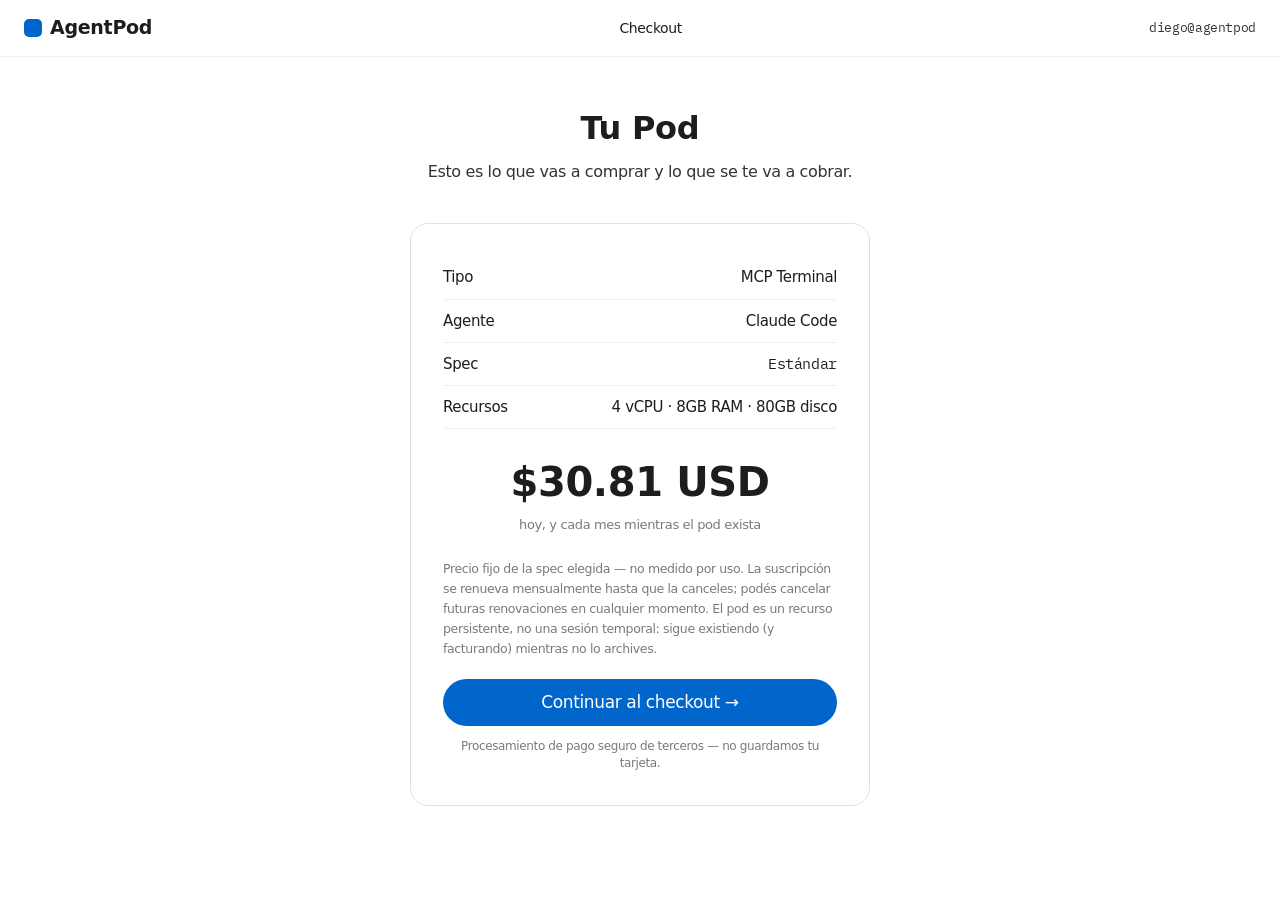
==== checkout.html @ 215bb1a4 "Implementar plan de mejoras del demo (revisión externa verificada contra la spec) - Corrige precios/" ====
<!DOCTYPE html>
<html lang="es">
<head>
<meta charset="UTF-8">
<meta name="viewport" content="width=device-width, initial-scale=1.0">
<title>Checkout — AgentPod</title>
<link rel="preconnect" href="https://fonts.googleapis.com">
<link rel="preconnect" href="https://fonts.gstatic.com" crossorigin>
<link href="https://fonts.googleapis.com/css2?family=IBM+Plex+Mono:wght@400;500&display=swap" rel="stylesheet">
<link rel="stylesheet" href="styles.css">
</head>
<body>

<nav>
  <div class="container">
    <a href="index.html" class="logo" style="text-decoration:none; color:inherit;"><span class="logo-mark"></span>AgentPod</a>
    <div class="nav-links"><span style="color:var(--ink);">Checkout</span></div>
    <div class="mono" style="font-size:13px; color:var(--muted-light);">diego@agentpod</div>
  </div>
</nav>

<div class="container page-main">
  <div class="page-header" style="text-align:center;">
    <h1>Tu Pod</h1>
    <p>Esto es lo que vas a comprar y lo que se te va a cobrar.</p>
  </div>

  <div class="checkout-card">
    <div class="checkout-line"><span>Tipo</span><span>MCP Terminal</span></div>
    <div class="checkout-line"><span>Agente</span><span>Claude Code</span></div>
    <div class="checkout-line"><span>Spec</span><span class="mono" id="co-spec">Estándar</span></div>
    <div class="checkout-line"><span>Recursos</span><span id="co-detail">4 vCPU · 8GB RAM · 80GB disco</span></div>

    <div class="checkout-total">
      <div class="amount">$<span id="co-price">30.81</span> USD</div>
      <div class="cadence">hoy, y cada mes mientras el pod exista</div>
    </div>

    <p class="checkout-fine">
      Precio fijo de la spec elegida — no medido por uso. La suscripción se renueva mensualmente hasta que la canceles; podés cancelar futuras renovaciones en cualquier momento. El pod es un recurso persistente, no una sesión temporal: sigue existiendo (y facturando) mientras no lo archives.
    </p>

    <a href="provisioning.html" class="btn btn-primary" style="width:100%; justify-content:center;">Continuar al checkout →</a>
    <p style="text-align:center; font-size:12px; color:var(--disabled); margin-top:12px;">Procesamiento de pago seguro de terceros — no guardamos tu tarjeta.</p>
  </div>
</div>

<script>
  const params = new URLSearchParams(location.search);
  const price = params.get('price'), spec = params.get('spec'), detail = params.get('detail');
  if (price) document.getElementById('co-price').textContent = price;
  if (spec) document.getElementById('co-spec').textContent = spec;
  if (detail) document.getElementById('co-detail').textContent = detail;
</script>
</body>
</html>
---- styles.css ----
:root {
  --blue: #0066cc;
  --blue-focus: #0071e3;
  --white: #ffffff;
  --parchment: #f5f5f7;
  --pearl: #fafafc;
  --tile-dark-1: #272729;
  --tile-dark-2: #2a2a2c;
  --ink: #1d1d1f;
  --white-text: #ffffff;
  --muted-dark: #cccccc;
  --muted-light: #333333;
  --disabled: #7a7a7a;
  --divider: #f0f0f0;
  --hairline: #e0e0e0;
}

* { margin: 0; padding: 0; box-sizing: border-box; }

body {
  font-family: -apple-system, BlinkMacSystemFont, "SF Pro Text", "Inter", system-ui, sans-serif;
  font-size: 17px;
  line-height: 1.47;
  letter-spacing: -0.374px;
  color: var(--ink);
  background: var(--white);
  -webkit-font-smoothing: antialiased;
}

.display { font-family: -apple-system, BlinkMacSystemFont, "SF Pro Display", "Inter", system-ui, sans-serif; }

.container { max-width: 1440px; margin: 0 auto; padding: 0 24px; }

/* NAV */
nav {
  position: sticky; top: 0; z-index: 10;
  background: var(--white);
  border-bottom: 1px solid var(--divider);
  padding: 14px 0;
}
nav .container { display: flex; justify-content: space-between; align-items: center; }
.logo { font-family: -apple-system, BlinkMacSystemFont, "SF Pro Display", system-ui, sans-serif; font-weight: 600; font-size: 19px; letter-spacing: -0.28px; display: flex; align-items: center; gap: 8px; color: var(--ink); }
.logo-mark { width: 18px; height: 18px; border-radius: 5px; background: var(--blue); flex-shrink: 0; }
.nav-links { display: flex; gap: 32px; font-size: 14px; color: var(--muted-light); }
.nav-links a { color: inherit; text-decoration: none; }
.nav-links a:hover { color: var(--ink); }

/* BUTTONS */
.btn {
  display: inline-flex; align-items: center; justify-content: center;
  font-size: 17px; font-weight: 400;
  padding: 11px 22px;
  border-radius: 9999px;
  text-decoration: none;
  cursor: pointer;
  transition: transform 0.15s;
}
.btn:active { transform: scale(0.95); }
.btn-primary { background: var(--blue); color: var(--white-text); border: none; }
.btn-primary:hover { background: #0071e3; }
.btn-secondary { background: transparent; color: var(--blue); border: 1px solid var(--blue); }
.btn-utility { background: var(--ink); color: var(--white-text); font-size: 14px; padding: 8px 15px; border-radius: 8px; }

/* HERO */
header.hero { padding: 96px 0 64px; text-align: center; background: var(--white); }
.trust-line { font-size: 14px; color: var(--disabled); margin-bottom: 20px; }
.trust-line b { color: var(--muted-light); font-weight: 600; }
h1.hero-title {
  font-family: -apple-system, BlinkMacSystemFont, "SF Pro Display", system-ui, sans-serif;
  font-size: 56px; font-weight: 600; line-height: 1.07; letter-spacing: -0.28px;
  max-width: 780px; margin: 0 auto;
}
.hero-title .accent { color: var(--blue); }
.subtitle { font-size: 21px; font-weight: 300; line-height: 1.5; color: var(--muted-light); max-width: 620px; margin: 20px auto 0; }
.cta-row { margin-top: 32px; display: flex; gap: 12px; justify-content: center; }

/* PRODUCT SHOT — the ONE shadow in the whole system */
.product-shot {
  margin: 64px auto 0;
  max-width: 1100px;
  border-radius: 18px;
  overflow: hidden;
  box-shadow: 3px 5px 30px 0 rgba(0,0,0,0.22);
}
.browser-chrome { background: var(--tile-dark-1); }
.browser-bar { display: flex; align-items: center; padding: 12px 16px; border-bottom: 1px solid rgba(255,255,255,0.08); }
.browser-dots { display: flex; gap: 6px; }
.browser-dots span { width: 10px; height: 10px; border-radius: 50%; background: rgba(255,255,255,0.2); }
.browser-url { font-size: 12px; color: var(--muted-dark); background: rgba(255,255,255,0.06); border-radius: 8px; padding: 5px 14px; flex: 1; max-width: 340px; margin: 0 auto; text-align: center; }
.app-body { display: flex; background: var(--tile-dark-1); min-height: 320px; }
.app-sidebar { width: 170px; flex-shrink: 0; border-right: 1px solid rgba(255,255,255,0.06); padding: 20px 0; }
.app-sidebar div { padding: 10px 20px; font-size: 14px; color: var(--muted-dark); }
.app-sidebar div.active { color: var(--white-text); font-weight: 600; }
.app-main { flex: 1; padding: 28px 32px; text-align: left; }
.app-main-title { font-size: 14px; font-weight: 600; color: var(--white-text); margin-bottom: 18px; }
.pod-item { display: flex; align-items: center; justify-content: space-between; padding: 14px 0; border-bottom: 1px solid rgba(255,255,255,0.06); font-size: 14px; color: var(--muted-dark); }
.pod-item:last-child { border-bottom: none; }
.pod-id { font-weight: 600; color: var(--white-text); }
.pod-status { font-size: 12px; padding: 4px 10px; border-radius: 9999px; }
.pod-status.running { color: #30d158; background: rgba(48,209,88,0.12); }
.pod-status.creating { color: #ff9f0a; background: rgba(255,159,10,0.12); }
.pod-price { font-weight: 600; color: var(--white-text); }

/* SECTIONS — alternating tiles, no borders as dividers */
section { padding: 80px 0; }
section.light { background: var(--white); }
section.parchment { background: var(--parchment); }
section.dark { background: var(--tile-dark-1); color: var(--white-text); }
.eyebrow { font-size: 14px; font-weight: 600; letter-spacing: -0.224px; color: var(--blue); margin-bottom: 12px; text-align: center; }
section.dark .eyebrow { color: #2997ff; }
h2.section-title {
  font-family: -apple-system, BlinkMacSystemFont, "SF Pro Display", system-ui, sans-serif;
  font-size: 40px; font-weight: 600; letter-spacing: 0; line-height: 1.1;
  text-align: center; max-width: 720px; margin: 0 auto;
}
.section-sub { text-align: center; font-size: 19px; font-weight: 400; color: var(--muted-light); max-width: 560px; margin: 16px auto 0; }
section.dark .section-sub { color: var(--muted-dark); }

/* Pod types — utility cards, not a plain 3-col grid */
.pod-types { display: grid; grid-template-columns: 1.2fr 1fr; gap: 24px; margin-top: 56px; }
.pod-card { background: var(--white); border: 1px solid var(--hairline); border-radius: 18px; padding: 32px; }
.pod-card.featured { background: var(--ink); color: var(--white-text); border: none; }
.pod-card h3 { font-family: -apple-system, BlinkMacSystemFont, "SF Pro Display", system-ui, sans-serif; font-size: 24px; font-weight: 600; margin-bottom: 12px; }
.pod-card p { font-size: 17px; color: var(--muted-light); line-height: 1.47; }
.pod-card.featured p { color: var(--muted-dark); }

/* Pricing table — utility card style */
.pricing-table { margin-top: 56px; max-width: 720px; margin-left: auto; margin-right: auto; }
.price-row { display: grid; grid-template-columns: 100px 1fr 140px; align-items: center; padding: 18px 24px; font-size: 17px; }
.price-row.header { font-size: 12px; font-weight: 600; color: var(--disabled); letter-spacing: -0.12px; text-transform: uppercase; }
.price-row:not(.header) { background: var(--white); border: 1px solid var(--hairline); border-radius: 18px; margin-bottom: 10px; }
.price-row .type { font-weight: 600; }
.price-row .price { text-align: right; font-weight: 600; }

footer { padding: 48px 0; background: var(--parchment); }
footer .container { display: flex; justify-content: space-between; align-items: center; font-size: 12px; color: var(--disabled); }

/* ============ APP SHELL (login, configurador, dashboard, pod, facturación) ============ */
.mono { font-family: "SF Mono", "IBM Plex Mono", monospace; }
.page-main { padding: 48px 0 96px; }
.page-header { margin-bottom: 40px; }
.page-header h1 {
  font-family: -apple-system, BlinkMacSystemFont, "SF Pro Display", system-ui, sans-serif;
  font-size: 32px; font-weight: 600; letter-spacing: -0.28px;
}
.page-header p { font-size: 16px; color: var(--muted-light); margin-top: 8px; }

/* Auth card (login) */
.auth-wrap { min-height: calc(100vh - 66px); display: flex; align-items: center; justify-content: center; padding: 40px 0; }
.auth-card { max-width: 380px; width: 100%; padding: 0 24px; text-align: center; }
.auth-card h1 { font-size: 26px; font-weight: 600; margin-bottom: 8px; }
.auth-card .subtitle-sm { font-size: 15px; color: var(--muted-light); margin-bottom: 32px; }
.oauth-btn {
  display: flex; align-items: center; justify-content: center; gap: 10px;
  width: 100%; padding: 13px; border-radius: 12px; border: 1px solid var(--hairline);
  background: var(--white); color: var(--ink); font-size: 15px; font-weight: 500;
  text-decoration: none; margin-bottom: 12px; cursor: pointer;
}
.oauth-btn:hover { border-color: var(--disabled); }
.auth-fine { font-size: 12.5px; color: var(--disabled); line-height: 1.5; margin-top: 24px; }
.auth-fine a { color: var(--blue); text-decoration: none; }

/* Configurador */
.type-tabs { display: flex; gap: 8px; margin-bottom: 24px; }
.type-tab { padding: 10px 20px; border-radius: 9999px; font-size: 14px; font-weight: 500; color: var(--muted-light); background: var(--parchment); cursor: pointer; }
.type-tab.active { background: var(--ink); color: var(--white-text); }
.spec-list { display: flex; flex-direction: column; gap: 10px; }
.spec-row { display: flex; justify-content: space-between; align-items: center; padding: 18px 22px; border: 1px solid var(--hairline); border-radius: 14px; cursor: pointer; }
.spec-row.selected { border-color: var(--blue); background: rgba(0,102,204,0.04); }
.spec-row-left { display: flex; align-items: center; gap: 16px; }
.radio { width: 18px; height: 18px; border-radius: 50%; border: 2px solid var(--hairline); flex-shrink: 0; }
.spec-row.selected .radio { border-color: var(--blue); box-shadow: inset 0 0 0 3px var(--white), inset 0 0 0 3px var(--white); background: var(--blue); }
.spec-type { font-weight: 600; min-width: 90px; }
.spec-detail { font-size: 14px; color: var(--muted-light); }
.spec-price { font-weight: 600; }

.config-layout { display: grid; grid-template-columns: 1fr 340px; gap: 40px; align-items: start; }
.summary-card { position: sticky; top: 88px; background: var(--parchment); border-radius: 18px; padding: 28px; }
.summary-card h3 { font-size: 13px; font-weight: 600; margin-bottom: 16px; color: var(--muted-light); text-transform: uppercase; letter-spacing: 0.02em; }
.summary-line { display: flex; justify-content: space-between; padding: 10px 0; border-bottom: 1px solid var(--divider); font-size: 14px; }
.summary-total { display: flex; justify-content: space-between; padding: 16px 0 4px; font-weight: 600; font-size: 17px; }
.summary-card .btn { width: 100%; margin-top: 14px; text-decoration: none; }

/* Tablas simples (facturación, actividad) */
.pod-list-page { border: 1px solid var(--hairline); border-radius: 14px; overflow: hidden; }
.invoice-row { display: grid; grid-template-columns: 1fr 1fr 1fr 1fr; padding: 14px 20px; font-size: 14px; border-bottom: 1px solid var(--divider); }
.invoice-row:last-child { border-bottom: none; }
.info-row { display: flex; justify-content: space-between; padding: 12px 0; border-bottom: 1px solid var(--divider); font-size: 14px; }

/* App nav (post-login) */
.app-nav .nav-links a.active-link { color: var(--ink); font-weight: 500; }

/* Dashboard: banners + pod rows con los 3 ejes */
.banner { padding: 14px 20px; border-radius: 12px; font-size: 14px; margin-bottom: 12px; }
.banner.warning { background: #fff8e6; color: #9a6700; }
.banner.critical { background: #fff0f0; color: #cf222e; }
.pod-row { display: flex; justify-content: space-between; align-items: center; gap: 20px; padding: 20px 24px; border: 1px solid var(--hairline); border-radius: 14px; margin-bottom: 12px; text-decoration: none; color: inherit; }
.pod-row:hover { border-color: var(--blue); }
.pod-row-left .pod-name { font-weight: 600; font-size: 16px; }
.pod-row-left .pod-meta { font-size: 13px; color: var(--muted-light); margin-top: 4px; }
.badges { display: flex; gap: 8px; flex-shrink: 0; }
.badge { font-size: 12px; font-weight: 500; padding: 5px 12px; border-radius: 9999px; white-space: nowrap; }
.badge.running, .badge.active, .badge.healthy { color: #1a7f37; background: rgba(26,127,55,0.1); }
.badge.restricted, .badge.degraded { color: #9a6700; background: rgba(154,103,0,0.1); }
.badge.failed, .badge.archived { color: #cf222e; background: rgba(207,34,46,0.1); }
.badge.provisioning, .badge.resizing, .badge.archiving { color: #0969da; background: rgba(9,105,218,0.1); }
.pod-row-right { display: flex; align-items: center; gap: 20px; }
.pod-row-price { font-weight: 600; font-size: 14px; }

/* Detalle del pod */
.pod-sections { display: flex; flex-direction: column; gap: 24px; }
.pod-section { border: 1px solid var(--hairline); border-radius: 16px; padding: 28px; }
.pod-section h3 { font-size: 16px; font-weight: 600; margin-bottom: 18px; }
.pod-section h3 .section-hint { font-size: 12.5px; font-weight: 400; color: var(--disabled); margin-left: 8px; }
.terminal-mock { background: var(--ink); color: #d1d1d1; border-radius: 12px; padding: 20px; font-family: "SF Mono", monospace; font-size: 13px; line-height: 1.7; overflow-x: auto; }
.terminal-mock .prompt { color: #30d158; }
.token-row { display: flex; justify-content: space-between; align-items: center; padding: 12px 0; border-bottom: 1px solid var(--divider); flex-wrap: wrap; gap: 10px; }
.token-row:last-child { border-bottom: none; }
.token-value { font-family: "SF Mono", monospace; font-size: 13.5px; background: var(--parchment); padding: 8px 14px; border-radius: 8px; }
.activity-row { display: grid; grid-template-columns: 130px 1fr 90px; padding: 10px 0; font-size: 13px; border-bottom: 1px solid var(--divider); color: var(--muted-light); }
.activity-row:last-child { border-bottom: none; }
.btn-sm { font-size: 13px; padding: 7px 14px; }
.btn-danger { background: transparent; color: #cf222e; border: 1px solid #cf222e; }
.resize-grid { display: grid; grid-template-columns: 1fr 1fr; gap: 16px; margin-bottom: 18px; }
.resize-col { background: var(--parchment); border-radius: 12px; padding: 16px 18px; }
.resize-col .label { font-size: 12px; color: var(--disabled); text-transform: uppercase; letter-spacing: 0.02em; margin-bottom: 6px; }

/* ============ Continuidad (hero) ============ */
.continuity { display: grid; grid-template-columns: 1fr 1fr; margin-top: 64px; max-width: 1100px; margin-left: auto; margin-right: auto; border-radius: 18px; overflow: hidden; box-shadow: 3px 5px 30px 0 rgba(0,0,0,0.22); text-align: left; }
.continuity-col { padding: 28px 32px; font-family: "SF Mono", "IBM Plex Mono", monospace; font-size: 13.5px; line-height: 1.8; }
.continuity-col.off { background: var(--parchment); color: var(--disabled); }
.continuity-col.on { background: var(--tile-dark-1); color: #d1d1d1; }
.continuity-label { font-size: 11px; text-transform: uppercase; letter-spacing: 0.05em; margin-bottom: 14px; display: flex; align-items: center; gap: 8px; }
.dot { width: 8px; height: 8px; border-radius: 50%; display: inline-block; }
.dot.off { background: var(--disabled); }
.dot.on { background: #30d158; box-shadow: 0 0 0 3px rgba(48,209,88,0.15); }
.continuity-col .prompt { color: #30d158; }
.continuity-col.off .prompt { color: var(--disabled); }

/* ============ Demo badge ============ */
.demo-badge { display: inline-flex; align-items: center; gap: 6px; font-size: 12.5px; font-weight: 500; color: var(--blue); background: rgba(0,102,204,0.08); padding: 6px 14px; border-radius: 9999px; margin-bottom: 16px; }
.demo-badge .dot.on { background: var(--blue); box-shadow: 0 0 0 3px rgba(0,102,204,0.15); }

/* ============ Administrado / checklist ============ */
.managed-list { display: grid; grid-template-columns: 1fr 1fr; gap: 12px 32px; max-width: 640px; margin: 40px auto 0; text-align: left; }
.managed-item { display: flex; align-items: center; gap: 10px; font-size: 15px; }
.managed-item .check { color: #30d158; font-weight: 700; flex-shrink: 0; }

/* ============ Comparación económica ============ */
.compare-grid { display: grid; grid-template-columns: repeat(3, 1fr); gap: 16px; margin-top: 48px; max-width: 900px; margin-left: auto; margin-right: auto; }
.compare-card { background: var(--white); border: 1px solid var(--hairline); border-radius: 16px; padding: 24px; text-align: center; }
.compare-card.featured { border-color: var(--blue); background: rgba(0,102,204,0.04); }
.compare-card .compare-label { font-size: 12px; text-transform: uppercase; letter-spacing: 0.04em; color: var(--disabled); margin-bottom: 10px; }
.compare-card .compare-value { font-size: 22px; font-weight: 600; margin-bottom: 6px; }
.compare-card .compare-note { font-size: 13px; color: var(--muted-light); }

/* ============ Provisioning checklist ============ */
.checklist { display: flex; flex-direction: column; gap: 4px; max-width: 480px; margin: 0 auto; }
.check-row { display: flex; align-items: center; gap: 14px; padding: 12px 0; font-size: 15px; color: var(--disabled); border-bottom: 1px solid var(--divider); }
.check-row:last-child { border-bottom: none; }
.check-row .check-icon { width: 20px; height: 20px; border-radius: 50%; border: 2px solid var(--hairline); flex-shrink: 0; display: flex; align-items: center; justify-content: center; font-size: 12px; }
.check-row.done { color: var(--ink); }
.check-row.done .check-icon { background: #30d158; border-color: #30d158; color: var(--white); }
.check-row.active { color: var(--ink); font-weight: 500; }
.check-row.active .check-icon { border-color: var(--blue); }
.check-row.active .check-icon::after { content: ''; width: 8px; height: 8px; border-radius: 50%; background: var(--blue); }

/* ============ Bloque JSON (config MCP) ============ */
.json-block { background: var(--ink); color: #d1d1d1; border-radius: 12px; padding: 20px; font-family: "SF Mono", "IBM Plex Mono", monospace; font-size: 13px; line-height: 1.7; overflow-x: auto; white-space: pre; position: relative; }
.json-block .key { color: #7ee787; }
.json-block .str { color: #a5d6ff; }
.copy-btn { position: absolute; top: 12px; right: 12px; font-size: 12px; padding: 5px 12px; border-radius: 8px; border: 1px solid rgba(255,255,255,0.2); background: rgba(255,255,255,0.06); color: #d1d1d1; cursor: pointer; }
.copy-btn:hover { background: rgba(255,255,255,0.12); }

/* ============ Founding / reserva ============ */
.founder-note { max-width: 640px; margin: 40px auto 0; background: var(--parchment); border-radius: 18px; padding: 32px; text-align: left; }
.founder-note p { margin-bottom: 14px; }
.founder-note ul { margin: 0 0 20px 20px; }
.founder-note li { margin-bottom: 6px; }

/* Checkout */
.checkout-card { max-width: 460px; margin: 0 auto; background: var(--white); border: 1px solid var(--hairline); border-radius: 18px; padding: 32px; }
.checkout-line { display: flex; justify-content: space-between; padding: 10px 0; border-bottom: 1px solid var(--divider); font-size: 15px; }
.checkout-line:last-of-type { border-bottom: none; }
.checkout-total { text-align: center; margin: 24px 0; }
.checkout-total .amount { font-size: 40px; font-weight: 600; }
.checkout-total .cadence { font-size: 13px; color: var(--disabled); margin-top: 4px; }
.checkout-fine { font-size: 12.5px; color: var(--disabled); line-height: 1.6; margin: 20px 0; }

.cursor { animation: blink 1s step-start infinite; }
@keyframes blink { 50% { opacity: 0; } }
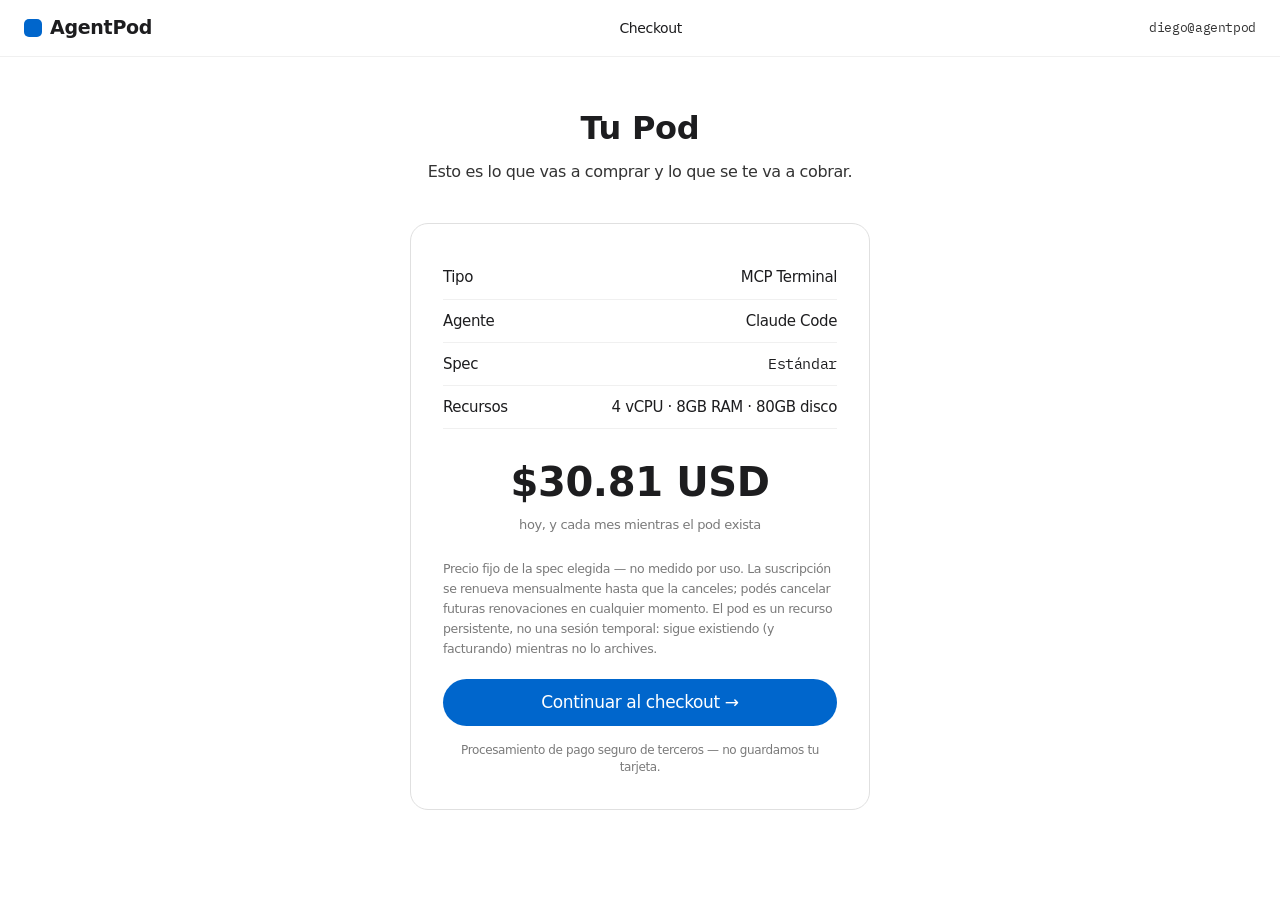
==== commit 75a0b04b: "Sacar todos los estilos inline a clases utilitarias en styles.css Co-Authored-By: Claude Sonnet 5 <n" ====
--- a/checkout.html
+++ b/checkout.html
@@ -13,14 +13,14 @@
 
 <nav>
   <div class="container">
-    <a href="index.html" class="logo" style="text-decoration:none; color:inherit;"><span class="logo-mark"></span>AgentPod</a>
-    <div class="nav-links"><span style="color:var(--ink);">Checkout</span></div>
-    <div class="mono" style="font-size:13px; color:var(--muted-light);">diego@agentpod</div>
+    <a href="index.html" class="logo link-plain"><span class="logo-mark"></span>AgentPod</a>
+    <div class="nav-links"><span class="text-ink">Checkout</span></div>
+    <div class="mono text-sm text-muted">diego@agentpod</div>
   </div>
 </nav>
 
 <div class="container page-main">
-  <div class="page-header" style="text-align:center;">
+  <div class="page-header text-center">
     <h1>Tu Pod</h1>
     <p>Esto es lo que vas a comprar y lo que se te va a cobrar.</p>
   </div>
@@ -40,8 +40,8 @@
       Precio fijo de la spec elegida — no medido por uso. La suscripción se renueva mensualmente hasta que la canceles; podés cancelar futuras renovaciones en cualquier momento. El pod es un recurso persistente, no una sesión temporal: sigue existiendo (y facturando) mientras no lo archives.
     </p>
 
-    <a href="provisioning.html" class="btn btn-primary" style="width:100%; justify-content:center;">Continuar al checkout →</a>
-    <p style="text-align:center; font-size:12px; color:var(--disabled); margin-top:12px;">Procesamiento de pago seguro de terceros — no guardamos tu tarjeta.</p>
+    <a href="provisioning.html" class="btn btn-primary w-full">Continuar al checkout →</a>
+    <p class="text-center text-xs text-dim mt-2">Procesamiento de pago seguro de terceros — no guardamos tu tarjeta.</p>
   </div>
 </div>
 
--- a/styles.css
+++ b/styles.css
@@ -289,3 +289,40 @@
 
 .cursor { animation: blink 1s step-start infinite; }
 @keyframes blink { 50% { opacity: 0; } }
+
+/* ============ Utilidades (reemplazan estilos inline sueltos) ============ */
+.text-center { text-align: center; }
+.text-muted { color: var(--muted-light); }
+.text-dim { color: var(--disabled); }
+.text-sm { font-size: 13px; }
+.text-xs { font-size: 12px; }
+.text-success { color: #1a7f37; }
+.mt-2 { margin-top: 16px; }
+.mt-3 { margin-top: 24px; }
+.mt-4 { margin-top: 32px; }
+.mb-2 { margin-bottom: 16px; }
+.w-full { width: 100%; justify-content: center; }
+.flex-row { display: flex; align-items: center; }
+.gap-2 { gap: 10px; }
+.gap-3 { gap: 14px; }
+.no-border { border-bottom: none; }
+.badge-inline-tag { font-size: 13px; font-weight: 500; color: var(--disabled); background: var(--parchment); padding: 3px 10px; border-radius: 9999px; vertical-align: middle; }
+.max-480 { max-width: 480px; margin: 0 auto; }
+.opacity-disabled { opacity: .5; cursor: not-allowed; }
+.fine-text { font-size: 13px; color: var(--muted-light); margin-bottom: 16px; }
+.link-plain { text-decoration: none; color: inherit; }
+.billing-layout { grid-template-columns: 1fr 320px; }
+.summary-static { position: static; }
+.invoice-header { background: var(--parchment); font-family: 'IBM Plex Mono', monospace; font-size: 11.5px; color: var(--muted-light); }
+.section-label { font-size: 14px; margin-bottom: 16px; }
+.nav-cta-row { display: flex; gap: 10px; }
+.btn-nav { padding: 8px 18px; font-size: 14px; }
+.off-detail { margin-top: 18px; opacity: .6; }
+.founder-note-dark { background: rgba(255,255,255,0.06); color: inherit; }
+.ready-block { display: none; max-width: 480px; margin: 48px auto 0; text-align: center; }
+.ready-block h2 { font-size: 22px; font-weight: 600; margin-bottom: 8px; }
+.ready-block .ready-sub { color: var(--muted-light); margin-bottom: 24px; }
+.ready-block .ready-fine { font-size: 13px; color: var(--disabled); margin-bottom: 20px; }
+.ready-actions { display: flex; gap: 10px; justify-content: center; }
+.pod-title { font-size: 24px; }
+.text-ink { color: var(--ink); }
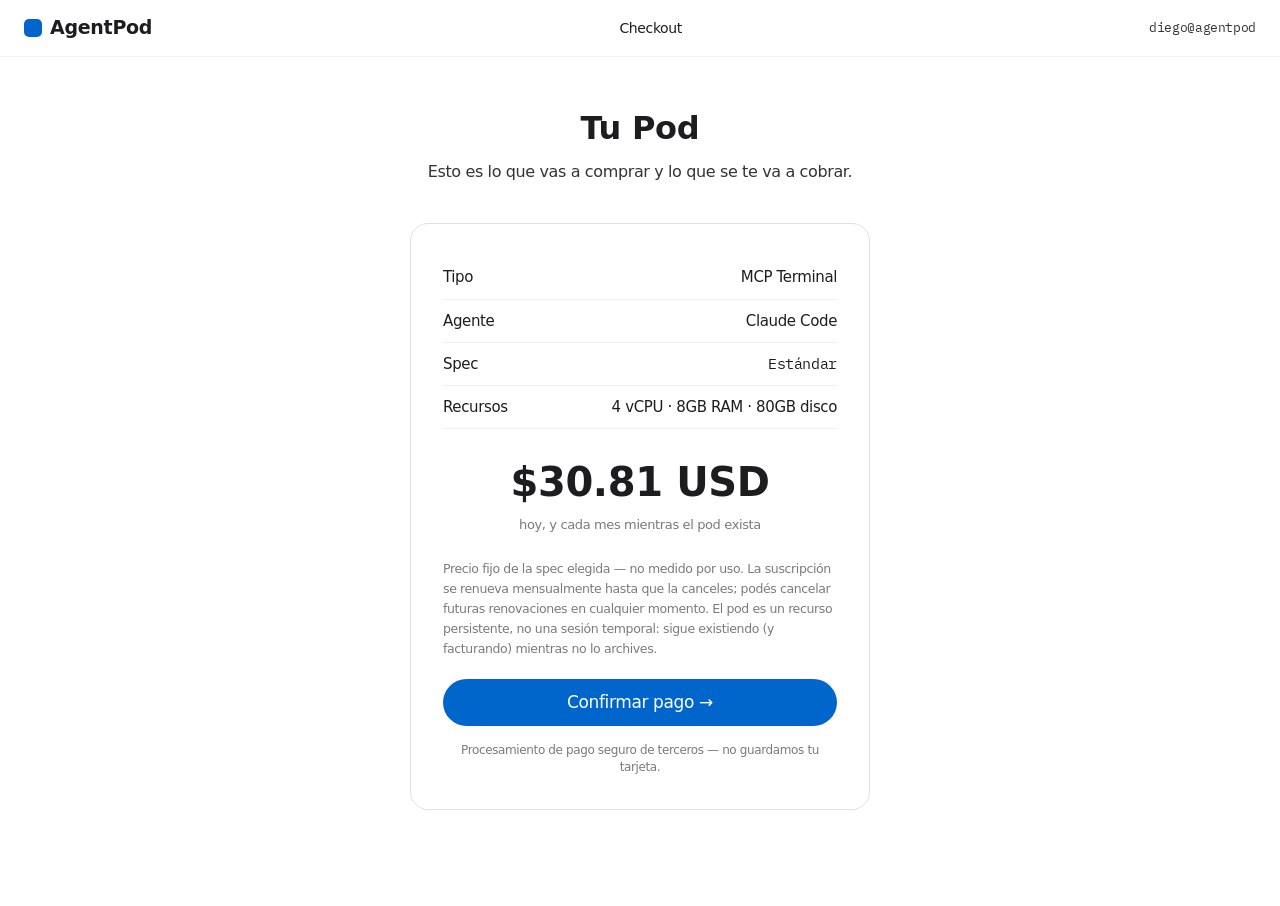
==== commit 3dcc761c: "Corregir hallazgos de la auditoría externa (checkout, reserva vs compra, fechas, responsive) - check" ====
--- a/checkout.html
+++ b/checkout.html
@@ -40,17 +40,11 @@
       Precio fijo de la spec elegida — no medido por uso. La suscripción se renueva mensualmente hasta que la canceles; podés cancelar futuras renovaciones en cualquier momento. El pod es un recurso persistente, no una sesión temporal: sigue existiendo (y facturando) mientras no lo archives.
     </p>
 
-    <a href="provisioning.html" class="btn btn-primary w-full">Continuar al checkout →</a>
+    <a href="provisioning.html" class="btn btn-primary w-full">Confirmar pago →</a>
     <p class="text-center text-xs text-dim mt-2">Procesamiento de pago seguro de terceros — no guardamos tu tarjeta.</p>
   </div>
 </div>
 
-<script>
-  const params = new URLSearchParams(location.search);
-  const price = params.get('price'), spec = params.get('spec'), detail = params.get('detail');
-  if (price) document.getElementById('co-price').textContent = price;
-  if (spec) document.getElementById('co-spec').textContent = spec;
-  if (detail) document.getElementById('co-detail').textContent = detail;
-</script>
+<script src="demo.js"></script>
 </body>
 </html>
--- a/styles.css
+++ b/styles.css
@@ -323,6 +323,35 @@
 .ready-block h2 { font-size: 22px; font-weight: 600; margin-bottom: 8px; }
 .ready-block .ready-sub { color: var(--muted-light); margin-bottom: 24px; }
 .ready-block .ready-fine { font-size: 13px; color: var(--disabled); margin-bottom: 20px; }
-.ready-actions { display: flex; gap: 10px; justify-content: center; }
+.ready-actions { display: flex; gap: 10px; justify-content: center; flex-wrap: wrap; }
+.byok-note { max-width: 520px; margin: 12px auto 0; }
 .pod-title { font-size: 24px; }
 .text-ink { color: var(--ink); }
+
+/* ============ Responsive ============ */
+@media (max-width: 900px) {
+  h1.hero-title { font-size: 38px; }
+  .subtitle { font-size: 18px; }
+  .continuity { grid-template-columns: 1fr; }
+  .config-layout { grid-template-columns: 1fr; }
+  .summary-card { position: static; }
+  .pod-types { grid-template-columns: 1fr; }
+  .managed-list { grid-template-columns: 1fr; }
+  .compare-grid { grid-template-columns: 1fr; }
+  .price-row { grid-template-columns: 1fr; gap: 4px; text-align: left; }
+  .price-row .price { text-align: left; }
+  .price-row.header { display: none; }
+  .resize-grid { grid-template-columns: 1fr; }
+}
+
+@media (max-width: 640px) {
+  nav .container { flex-wrap: wrap; gap: 10px; }
+  .nav-links { order: 3; width: 100%; justify-content: center; gap: 20px; }
+  .nav-cta-row { flex-wrap: wrap; }
+  h1.hero-title { font-size: 30px; }
+  header.hero { padding: 56px 0 40px; }
+  .cta-row { flex-direction: column; align-items: stretch; }
+  .cta-row .btn { width: 100%; }
+  .page-header h1 { font-size: 24px; }
+  .activity-row { grid-template-columns: 1fr; gap: 2px; }
+}
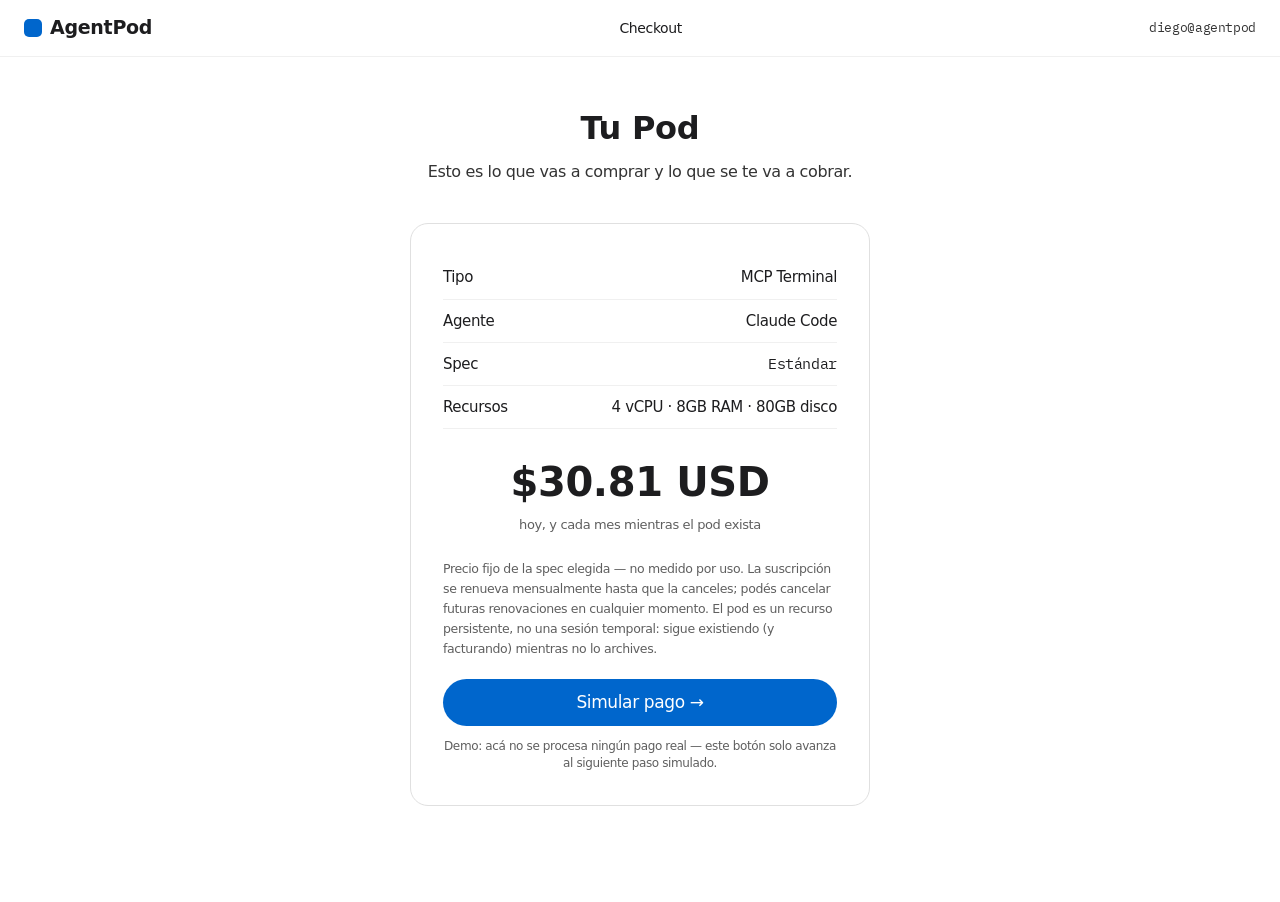
==== commit c0028d5e: "Corregir los 12 bugs de la auditoría QA (posicionamiento, links muertos, consistencia) - pod.html: e" ====
--- a/checkout.html
+++ b/checkout.html
@@ -27,7 +27,7 @@
 
   <div class="checkout-card">
     <div class="checkout-line"><span>Tipo</span><span>MCP Terminal</span></div>
-    <div class="checkout-line"><span>Agente</span><span>Claude Code</span></div>
+    <div class="checkout-line"><span>Agente</span><span id="co-agent">Claude Code</span></div>
     <div class="checkout-line"><span>Spec</span><span class="mono" id="co-spec">Estándar</span></div>
     <div class="checkout-line"><span>Recursos</span><span id="co-detail">4 vCPU · 8GB RAM · 80GB disco</span></div>
 
@@ -40,8 +40,8 @@
       Precio fijo de la spec elegida — no medido por uso. La suscripción se renueva mensualmente hasta que la canceles; podés cancelar futuras renovaciones en cualquier momento. El pod es un recurso persistente, no una sesión temporal: sigue existiendo (y facturando) mientras no lo archives.
     </p>
 
-    <a href="provisioning.html" class="btn btn-primary w-full">Confirmar pago →</a>
-    <p class="text-center text-xs text-dim mt-2">Procesamiento de pago seguro de terceros — no guardamos tu tarjeta.</p>
+    <a href="provisioning.html?price=30.81&spec=Est%C3%A1ndar&detail=4%20vCPU%20%C2%B7%208GB%20RAM%20%C2%B7%2080GB%20disco&agent=Claude%20Code" class="btn btn-primary w-full" id="co-continue">Simular pago →</a>
+    <p class="demo-disclosure">Demo: acá no se procesa ningún pago real — este botón solo avanza al siguiente paso simulado.</p>
   </div>
 </div>
 
--- a/styles.css
+++ b/styles.css
@@ -10,7 +10,7 @@
   --white-text: #ffffff;
   --muted-dark: #cccccc;
   --muted-light: #333333;
-  --disabled: #7a7a7a;
+  --disabled: #5f5f5f;
   --divider: #f0f0f0;
   --hairline: #e0e0e0;
 }
@@ -266,7 +266,8 @@
 .check-row.active .check-icon::after { content: ''; width: 8px; height: 8px; border-radius: 50%; background: var(--blue); }
 
 /* ============ Bloque JSON (config MCP) ============ */
-.json-block { background: var(--ink); color: #d1d1d1; border-radius: 12px; padding: 20px; font-family: "SF Mono", "IBM Plex Mono", monospace; font-size: 13px; line-height: 1.7; overflow-x: auto; white-space: pre; position: relative; }
+.json-wrap { position: relative; }
+.json-block { background: var(--ink); color: #d1d1d1; border-radius: 12px; padding: 20px; font-family: "SF Mono", "IBM Plex Mono", monospace; font-size: 13px; line-height: 1.7; overflow-x: auto; white-space: pre; }
 .json-block .key { color: #7ee787; }
 .json-block .str { color: #a5d6ff; }
 .copy-btn { position: absolute; top: 12px; right: 12px; font-size: 12px; padding: 5px 12px; border-radius: 8px; border: 1px solid rgba(255,255,255,0.2); background: rgba(255,255,255,0.06); color: #d1d1d1; cursor: pointer; }
@@ -286,6 +287,8 @@
 .checkout-total .amount { font-size: 40px; font-weight: 600; }
 .checkout-total .cadence { font-size: 13px; color: var(--disabled); margin-top: 4px; }
 .checkout-fine { font-size: 12.5px; color: var(--disabled); line-height: 1.6; margin: 20px 0; }
+.is-disabled { pointer-events: none; opacity: .5; }
+.demo-disclosure { font-size: 12px; color: var(--disabled); text-align: center; margin-top: 12px; }
 
 .cursor { animation: blink 1s step-start infinite; }
 @keyframes blink { 50% { opacity: 0; } }
@@ -354,4 +357,10 @@
   .cta-row .btn { width: 100%; }
   .page-header h1 { font-size: 24px; }
   .activity-row { grid-template-columns: 1fr; gap: 2px; }
-}
+  .pod-row { flex-direction: column; align-items: flex-start; gap: 12px; }
+  .pod-row-right { width: 100%; flex-wrap: wrap; justify-content: space-between; }
+  .info-row, .checkout-line, .summary-line, .token-row { flex-wrap: wrap; }
+  .checkout-card, .checkout-card.max-480 { padding: 24px 20px; }
+  .billing-layout { grid-template-columns: 1fr; }
+  .invoice-row { grid-template-columns: 1fr 1fr; row-gap: 4px; }
+}
